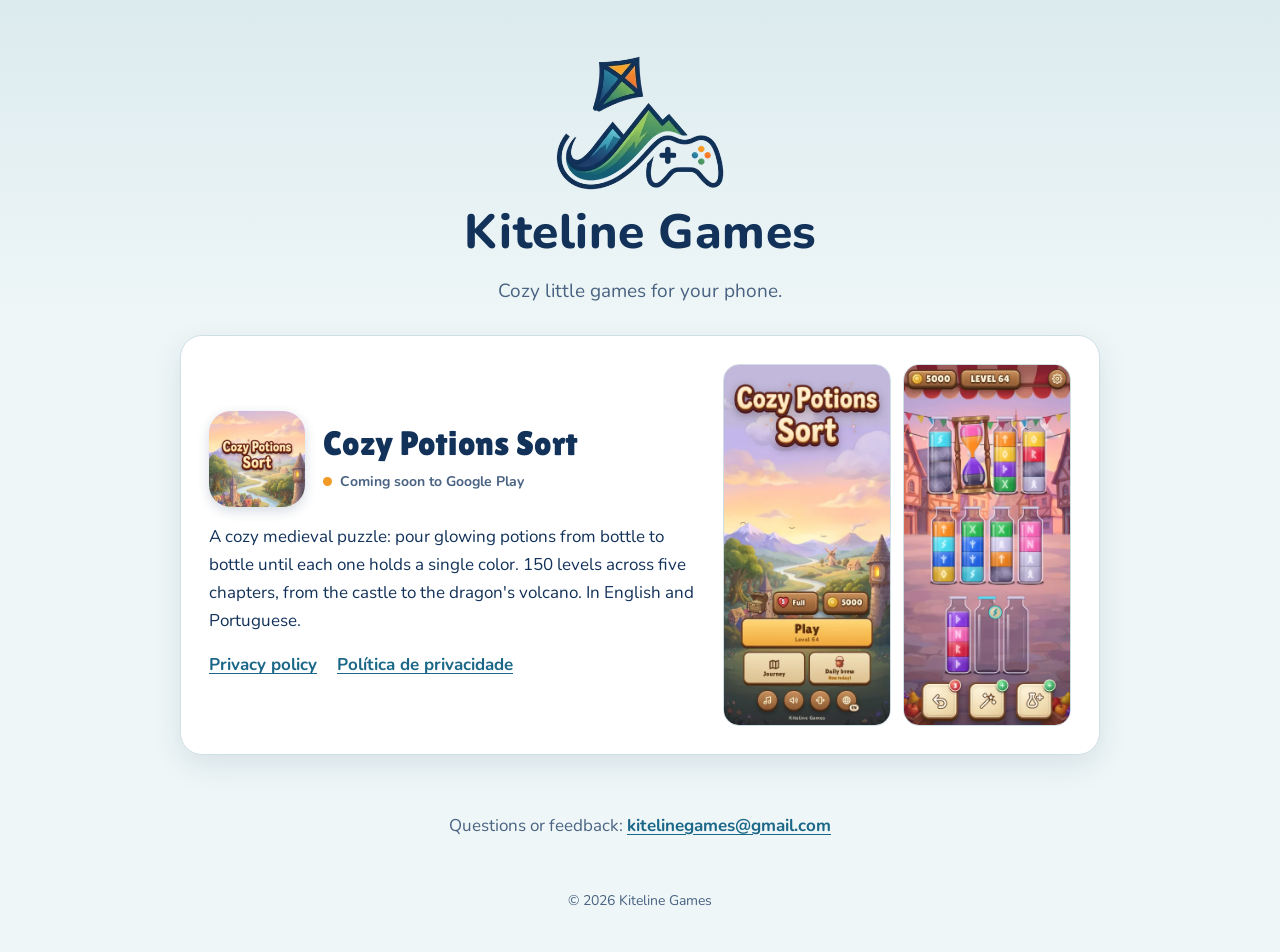
==== index.html @ bf302b7e "Add files via upload" ====
<!doctype html>
<html lang="en">
<head>
<meta charset="utf-8">
<meta name="viewport" content="width=device-width, initial-scale=1">
<title>Kiteline Games</title>
<meta name="description" content="Kiteline Games makes cozy little games for phones. Our first game, Cozy Potions Sort, is coming soon to Google Play.">
<link rel="icon" href="favicon.png" type="image/png">
<link rel="apple-touch-icon" href="assets/apple-touch-icon.png">
<link rel="stylesheet" href="assets/site.css">
</head>
<body>
<main class="wrap">
  <header class="hero">
    <img src="assets/kiteline-mark.webp" width="168" height="135" alt="Kiteline Games logo: a kite flying over green mountains and a game controller">
    <h1>Kiteline Games</h1>
    <p>Cozy little games for your phone.</p>
  </header>

  <article class="game" aria-labelledby="cozy">
    <div>
      <div class="game-head">
        <img src="assets/cozy-potions-icon.webp" width="96" height="96" alt="Cozy Potions Sort app icon">
        <div>
          <h2 id="cozy">Cozy Potions Sort</h2>
          <span class="chip">Coming soon to Google Play</span>
        </div>
      </div>
      <p>A cozy medieval puzzle: pour glowing potions from bottle to bottle until each one holds a single color. 150 levels across five chapters, from the castle to the dragon's volcano. In English and Portuguese.</p>
      <div class="links">
        <a href="cozy-potions-sort/privacy.html">Privacy policy</a>
        <a href="cozy-potions-sort/privacy.html#pt" hreflang="pt-BR" lang="pt-BR">Política de privacidade</a>
      </div>
    </div>
    <div class="shots">
      <img src="assets/cozy-title.webp" width="168" height="364" alt="Cozy Potions Sort title screen with a valley, a river and a castle tower">
      <img src="assets/cozy-level.webp" width="168" height="364" alt="A level with potion bottles in a medieval town square">
    </div>
  </article>

  <p class="contact">Questions or feedback: <strong><a href="mailto:kitelinegames@gmail.com">kitelinegames@gmail.com</a></strong></p>
</main>
<footer>© 2026 Kiteline Games</footer>
</body>
</html>
---- assets/site.css ----
/* Kiteline Games site (GitHub Pages). Colours from the Kiteline logo: navy outline, teal, green, kite orange. */
@font-face { font-family: 'Nunito'; font-weight: 400; font-style: normal; font-display: swap; src: url(fonts/nunito-400.woff2) format('woff2'); }
@font-face { font-family: 'Nunito'; font-weight: 700; font-style: normal; font-display: swap; src: url(fonts/nunito-700.woff2) format('woff2'); }
@font-face { font-family: 'Nunito'; font-weight: 800; font-style: normal; font-display: swap; src: url(fonts/nunito-800.woff2) format('woff2'); }
@font-face { font-family: 'Lilita One'; font-weight: 400; font-style: normal; font-display: swap; src: url(fonts/lilita-one-400.woff2) format('woff2'); }

:root {
  --bg: #eef6f7; --bg-deep: #dcebee; --card: #ffffff; --ink: #12325a; --ink-soft: #4a6382; --line: #cfe0e5;
  --link: #1b6788; --accent: #f29a26; --green: #4f9a3f; --shadow: 0 10px 30px rgba(18, 50, 90, .10);
  color-scheme: light;
}
@media (prefers-color-scheme: dark) {
  :root { --bg: #0e1a2b; --bg-deep: #0a1422; --card: #142640; --ink: #e9f1f6; --ink-soft: #a9bdd0; --line: #24395a;
          --link: #7cc6e6; --accent: #f6ad4c; --green: #8cc97c; --shadow: 0 10px 30px rgba(0, 0, 0, .35); color-scheme: dark; }
}

*, *::before, *::after { box-sizing: border-box; }
html { -webkit-text-size-adjust: 100%; }
body {
  margin: 0; background: linear-gradient(180deg, var(--bg-deep) 0, var(--bg) 320px) var(--bg); color: var(--ink);
  font: 400 17px/1.65 'Nunito', 'Segoe UI', Roboto, Helvetica, Arial, sans-serif;
}
a { color: var(--link); text-underline-offset: 3px; }
a:hover { text-decoration-thickness: 2px; }
img { max-width: 100%; height: auto; display: block; }
h1, h2, h3 { line-height: 1.2; text-wrap: balance; margin: 0; }
.wrap { max-width: 960px; margin: 0 auto; padding-inline: 20px; }
.narrow { max-width: 720px; }

/* home */
.hero { text-align: center; padding-block: 56px 28px; display: grid; justify-items: center; gap: 14px; }
.hero img { width: 168px; }
.hero h1 { font-weight: 800; font-size: clamp(34px, 6vw, 48px); letter-spacing: .5px; }
.hero p { margin: 0; color: var(--ink-soft); font-size: 19px; }

.game {
  background: var(--card); border: 1px solid var(--line); border-radius: 22px; box-shadow: var(--shadow);
  padding: 28px; display: grid; grid-template-columns: minmax(0, 1fr) auto; gap: 28px; align-items: center;
}
.game-head { display: flex; gap: 18px; align-items: center; }
.game-head img { width: 96px; height: 96px; border-radius: 22px; box-shadow: 0 4px 12px rgba(18, 50, 90, .18); }
.game h2 { font-family: 'Lilita One', 'Nunito', sans-serif; font-weight: 400; font-size: 34px; letter-spacing: .3px; }
.chip { display: inline-flex; align-items: center; gap: 8px; margin-top: 6px; font-weight: 700; font-size: 14px; color: var(--ink-soft); }
.chip::before { content: ""; width: 9px; height: 9px; border-radius: 50%; background: var(--accent); }
.game p { margin: 16px 0 0; }
.links { display: flex; flex-wrap: wrap; gap: 8px 20px; margin-top: 16px; font-weight: 700; }
.shots { display: flex; gap: 12px; }
.shots img { width: 168px; border-radius: 16px; border: 1px solid var(--line); }

.contact { text-align: center; padding-block: 40px 8px; color: var(--ink-soft); }
.contact strong { color: var(--ink); }
footer { text-align: center; padding-block: 24px 40px; color: var(--ink-soft); font-size: 14px; }

/* policy */
.top { display: flex; align-items: center; gap: 12px; padding-block: 22px; }
.top img { width: 44px; }
.top a { color: var(--ink); text-decoration: none; font-weight: 800; font-size: 19px; }
.doc { background: var(--card); border: 1px solid var(--line); border-radius: 22px; box-shadow: var(--shadow); padding: 34px clamp(20px, 5vw, 48px) 40px; }
.doc h1 { font-weight: 800; font-size: clamp(28px, 5vw, 36px); }
.doc .date { color: var(--ink-soft); margin: 8px 0 0; }
.lang { display: flex; flex-wrap: wrap; gap: 8px; margin: 20px 0 6px; }
.lang a { border: 1px solid var(--line); border-radius: 999px; padding: 4px 14px; font-weight: 700; font-size: 15px; text-decoration: none; }
.doc section + section { border-top: 1px solid var(--line); margin-top: 40px; padding-top: 32px; }
.doc h2 { font-weight: 800; font-size: 24px; margin-top: 8px; }
.doc h3 { font-weight: 800; font-size: 19px; margin-top: 28px; }
.doc p, .doc ul { margin: 12px 0 0; }
.doc ul { padding-left: 22px; }
.doc li + li { margin-top: 6px; }
.summary { background: var(--bg); border-radius: 14px; padding: 6px 20px 16px; margin-top: 18px; }

@media (max-width: 760px) {
  .game { grid-template-columns: minmax(0, 1fr); padding: 22px; }
  .game-head { gap: 14px; }
  .game-head img { width: 72px; height: 72px; border-radius: 18px; }
  .game h2 { font-size: 28px; }
  .chip { font-size: 13px; white-space: nowrap; }
  .shots { justify-content: center; }
  .shots img { width: calc(50% - 6px); max-width: 190px; }
}

@media (max-width: 359px) {
  .chip { white-space: normal; }
}
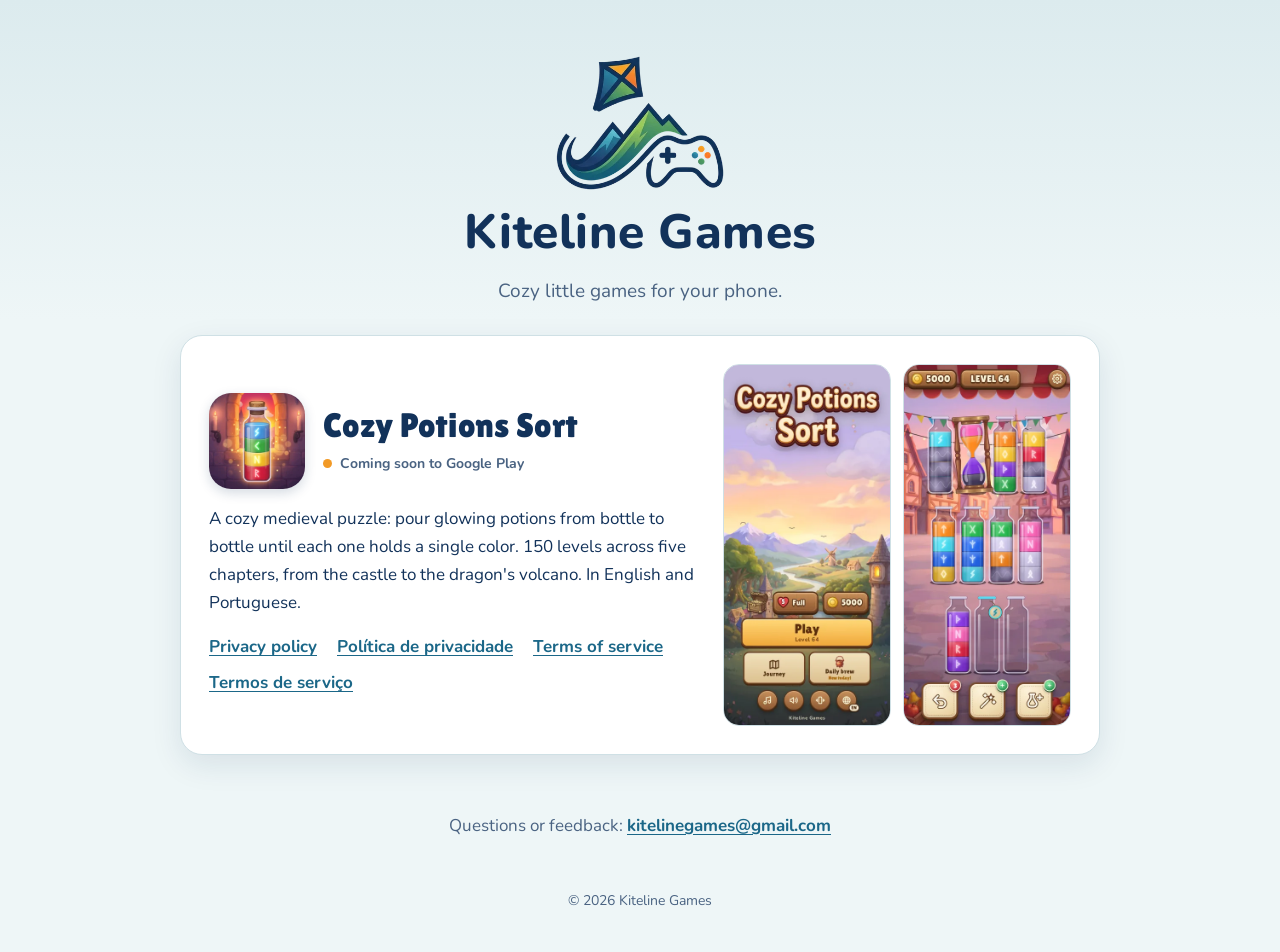
==== commit 2676e675: "Add files via upload" ====
--- a/index.html
+++ b/index.html
@@ -30,6 +30,8 @@
       <div class="links">
         <a href="cozy-potions-sort/privacy.html">Privacy policy</a>
         <a href="cozy-potions-sort/privacy.html#pt" hreflang="pt-BR" lang="pt-BR">Política de privacidade</a>
+        <a href="cozy-potions-sort/terms.html">Terms of service</a>
+        <a href="cozy-potions-sort/terms.html#pt" hreflang="pt-BR" lang="pt-BR">Termos de serviço</a>
       </div>
     </div>
     <div class="shots">
